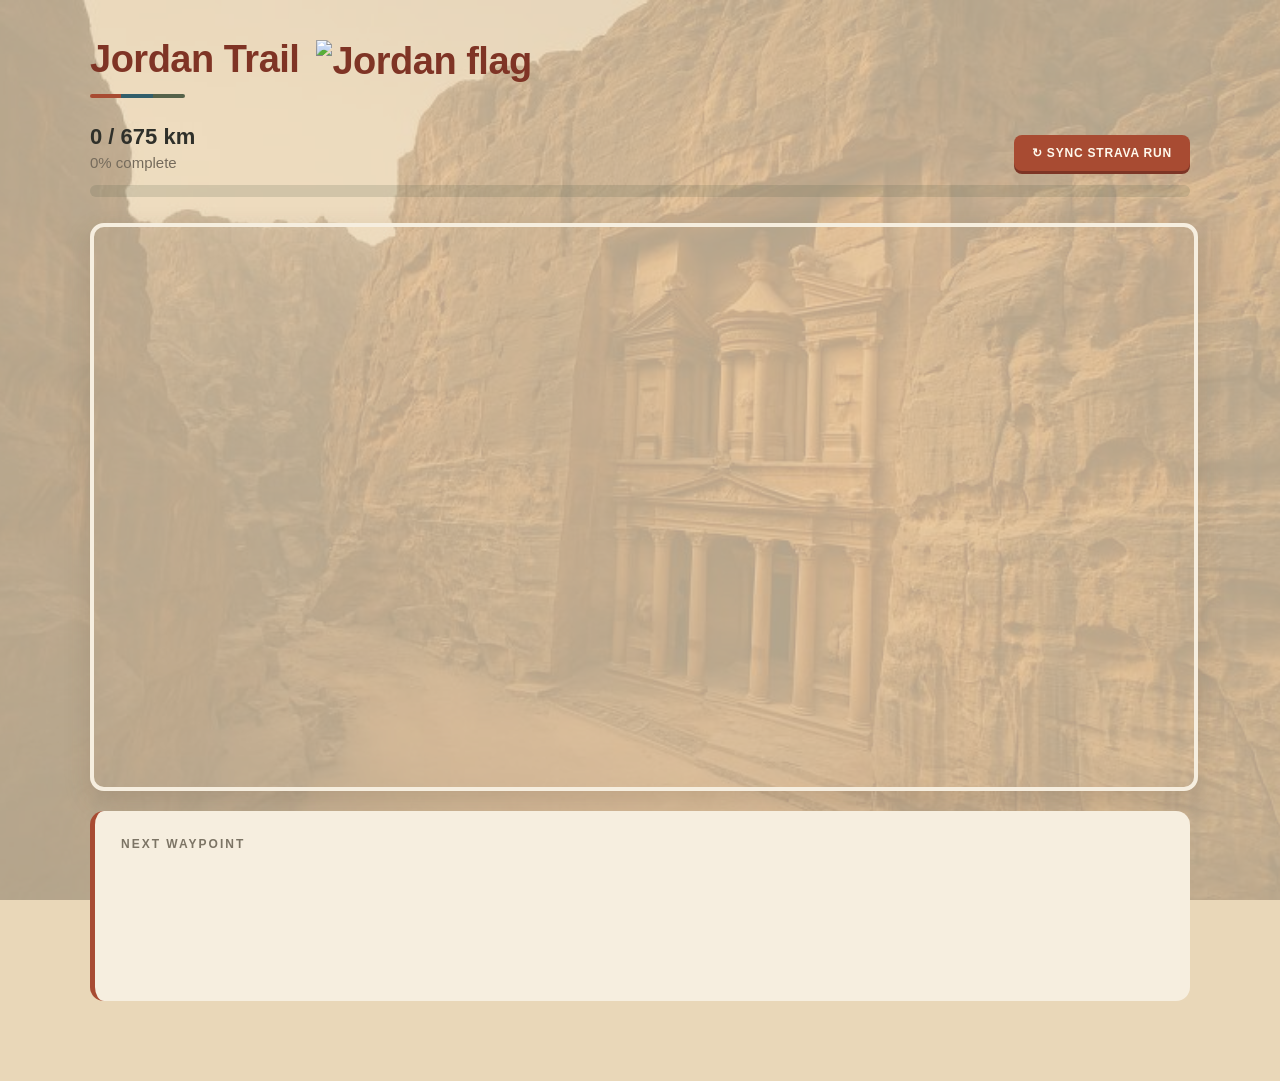
==== index.html @ ebcc0601 "Add files via upload" ====
<!DOCTYPE html>
<html>
<head>
    <title>Jordan Trail</title>
    <link rel="stylesheet" href="https://unpkg.com/leaflet@1.9.4/dist/leaflet.css">
    <script src="https://unpkg.com/leaflet@1.9.4/dist/leaflet.js"></script>
    <link rel="stylesheet" href="style.css">
</head>
<body>
    <div class="dashboard">

    <h1>Jordan Trail
        <img src="https://flagcdn.com/w40/jo.png" alt="Jordan flag">
    </h1>

<div class="progress-section">

    <div class="progress-top">

        <div class="progress-stats">
            <span id="distance-display">0 / 675 km</span>
            <span id="percentage-display">0% complete</span>
        </div>

        <button id="sync-strava-button">↻ Sync Strava Run</button>

    </div>

    <div class="progress-bar">
        <div id="progress-fill"></div>
    </div>

</div>

<div id="map"></div>

<div class="stage-card">

    <div class="stage-card-content">

        <div class="stage-info">

            <p class="stage-label">NEXT WAYPOINT</p>

            <h2 id="stage-name"></h2>

            <p id="next-stage-distance"></p>

            <p id="stage-lock-message" class="stage-lock-message"></p>

        </div>

        <div id="stage-image" class="stage-image"></div>

    </div>

</div>

<div id="unlocked-waypoints"></div>

    </div>  <!-- closes dashboard -->


    <!-- STAGE INFORMATION MODAL -->

    <div id="info-modal" class="modal">

        <div class="modal-content">

            <button id="modal-close" class="modal-close">×</button>

            <h2 id="modal-title"></h2>

            <div id="modal-body"></div>

        </div>

    </div>

    <script src="https://cdn.jsdelivr.net/npm/@turf/turf@7/turf.min.js"></script>
    <script src="app.js"></script>

</body>
</html>
---- style.css ----
:root {
    --jordan-sand: #E9D7B8;
    --jordan-stone: #F6EEDF;
    --jordan-red: #A84B32;
    --jordan-deep-red: #7F3425;
    --jordan-blue: #315E6B;
    --jordan-olive: #55624A;
    --jordan-ink: #2F302A;
    --jordan-muted: #756B5C;
}

/* PAGE */

body {
    margin: 0;
    background-color: #E9D7B8;
    font-family: Arial, sans-serif;
    color: #2F302A;

    position: relative;
    min-height: 100vh;
}

body::before {
    content: "";
    position: fixed;
    inset: 0;

    background-image: url("images/petra-background.jpg");
    background-size: cover;
    background-position: center;
    background-repeat: no-repeat;

    opacity: 0.25;

    z-index: 0;
    pointer-events: none;
}


/* MAIN DASHBOARD */

.dashboard {
    position: relative;
    z-index: 1;

    max-width: 1100px;
    margin: 0 auto;
    padding: 38px 32px 60px;
}


/* TITLE */

h1 {
    margin: 0 0 26px;
    font-size: 38px;
    font-weight: 700;
    letter-spacing: -0.5px;
    color: var(--jordan-deep-red);
}

h1 img {
    height: 26px;
    margin-left: 7px;
    vertical-align: middle;
}

h1::after {
    content: "";
    display: block;

    width: 95px;
    height: 4px;

    margin-top: 11px;

    background: linear-gradient(
        to right,
        var(--jordan-red) 0 33%,
        var(--jordan-blue) 33% 66%,
        var(--jordan-olive) 66% 100%
    );

    border-radius: 2px;
}


/* PROGRESS SECTION */

.progress-section {
    margin-bottom: 26px;
}

.progress-top {
    display: flex;
    justify-content: space-between;
    align-items: flex-end;

    gap: 20px;

    margin-bottom: 14px;
}

.progress-stats {
    display: flex;
    flex-direction: column;
    gap: 4px;
}

#distance-display {
    font-size: 22px;
    font-weight: 700;
    color: var(--jordan-ink);
}

#percentage-display {
    font-size: 15px;
    color: var(--jordan-muted);
}


/* STRAVA SYNC BUTTON */

#sync-strava-button {
    background-color: #A84B32;
    color: #FFF9ED;
    border: none;
    border-radius: 8px;
    padding: 11px 18px;

    font-size: 12px;
    font-weight: 700;
    font-family: inherit;
    letter-spacing: 0.8px;
    text-transform: uppercase;

    cursor: pointer;
    box-shadow: 0 3px 0 #7D3525;

    transition: 0.15s ease;
}

#sync-strava-button:hover {
    background-color: #B85A3E;
    transform: translateY(-1px);
    box-shadow: 0 4px 0 #7D3525;
}

#sync-strava-button:active {
    transform: translateY(2px);
    box-shadow: 0 1px 0 #7D3525;
}

/* PROGRESS BAR */

.progress-bar {
    width: 100%;
    height: 12px;

    background-color: rgba(85, 98, 74, 0.18);

    border-radius: 20px;
    overflow: hidden;
}

#progress-fill {
    width: 0%;
    height: 100%;

    background-color: var(--jordan-red);

    border-radius: 20px;

    transition: width 0.5s ease;
}


/* MAP */

#map {
    width: 100%;
    height: 560px;

    border-radius: 14px;
    overflow: hidden;

    border: 4px solid var(--jordan-stone);

    box-shadow:
        0 10px 28px rgba(74, 53, 38, 0.16);
}


/* NEXT WAYPOINT */

.stage-card {
    margin-top: 20px;
    background-color: #F6EEDF;
    border-radius: 14px;
    overflow: hidden;
    border-left: 5px solid #A84B32;
}

.stage-card-content {
    display: grid;
    grid-template-columns: 1fr 320px;
    min-height: 190px;
}

.stage-info {
    padding: 26px;
}

.stage-label {
    margin: 0 0 10px;
    font-size: 12px;
    font-weight: bold;
    letter-spacing: 2px;
    color: #7C7465;
}

.stage-info h2 {
    margin: 0 0 8px;
    font-size: 30px;
    color: #843622;
}

#next-stage-distance {
    margin: 0 0 20px;
    font-size: 17px;
    font-weight: bold;
}

#stage-lock-message {
    margin: 0;
    color: #7C7465;
    font-size: 14px;
}

.stage-image {
    min-height: 190px;
    background-size: cover;
    background-position: center;
    filter: grayscale(30%) brightness(0.8);
}

/* UNLOCKED WAYPOINTS */

#unlocked-waypoints {
    margin-top: 20px;
}

.unlocked-stage-card {
    margin-bottom: 14px;
    background-color: #F6EEDF;
    border-radius: 14px;
    overflow: hidden;

    /* Green left bar */
    border-left: 5px solid #55734A;
}

.unlocked-stage-header {
    width: 100%;
    padding: 24px 28px;

    display: flex;
    justify-content: space-between;
    align-items: center;

    background: none;
    border: none;

    text-align: left;
    font-family: inherit;
    cursor: pointer;
}

.unlocked-stage-label {
    margin: 0 0 6px;

    font-size: 11px;
    font-weight: 700;
    letter-spacing: 2px;

    color: #7C7465;
}

.unlocked-stage-header h2 {
    margin: 0;
    font-size: 28px;

    /* Green waypoint name */
    color: #55734A;
}

.unlocked-stage-arrow {
    font-size: 26px;
    color: #55734A;
    transition: transform 0.2s ease;
}

.unlocked-stage-content {
    display: none;

    padding: 0 28px 28px;
}

.unlocked-stage-card.is-open
.unlocked-stage-content {
    display: block;
}

.unlocked-stage-card.is-open
.unlocked-stage-arrow {
    transform: rotate(180deg);
}

/* LEAFLET POPUPS */

.leaflet-popup-content-wrapper {
    background-color: var(--jordan-stone);
    color: var(--jordan-ink);

    border-radius: 10px;
}

.leaflet-popup-tip {
    background-color: var(--jordan-stone);
}

.modal {
    display: none;
    position: fixed;
    inset: 0;

    background-color: rgba(30, 24, 18, 0.60);

    z-index: 2000;

    align-items: center;
    justify-content: center;

    padding: 30px;
}

.modal.is-open {
    display: flex;
}

.modal-content {
    position: relative;

    width: min(850px, 90vw);
    max-height: 80vh;

    overflow-y: auto;

    background-color: #F6EEDF;

    border-radius: 16px;

    padding: 32px;

    box-shadow: 0 20px 50px rgba(0, 0, 0, 0.35);
}

.modal-close {
    position: absolute;
    top: 12px;
    right: 18px;

    border: none;
    background: none;

    font-size: 30px;
    cursor: pointer;

    color: #7F3425;
}

.modal-content h2 {
    margin-top: 0;
    color: #7F3425;
}

.modal-section {
    margin-top: 24px;
}

.modal-section h3 {
    margin-bottom: 8px;
    color: #315E6B;
}

.modal-video {
    width: 100%;
    aspect-ratio: 16 / 9;

    border: none;
    border-radius: 10px;
}


/* MOBILE */

@media (max-width: 700px) {

    .dashboard {
        width: auto;
        padding: 22px 18px 40px;
    }

    h1 {
        font-size: 32px;
    }

    .progress-top {
        align-items: center;
    }

    #distance-display {
        font-size: 19px;
    }

    #map {
        height: 470px;
    }

    #add-run-button {
        padding: 10px 14px;
        font-size: 14px;
    }
}
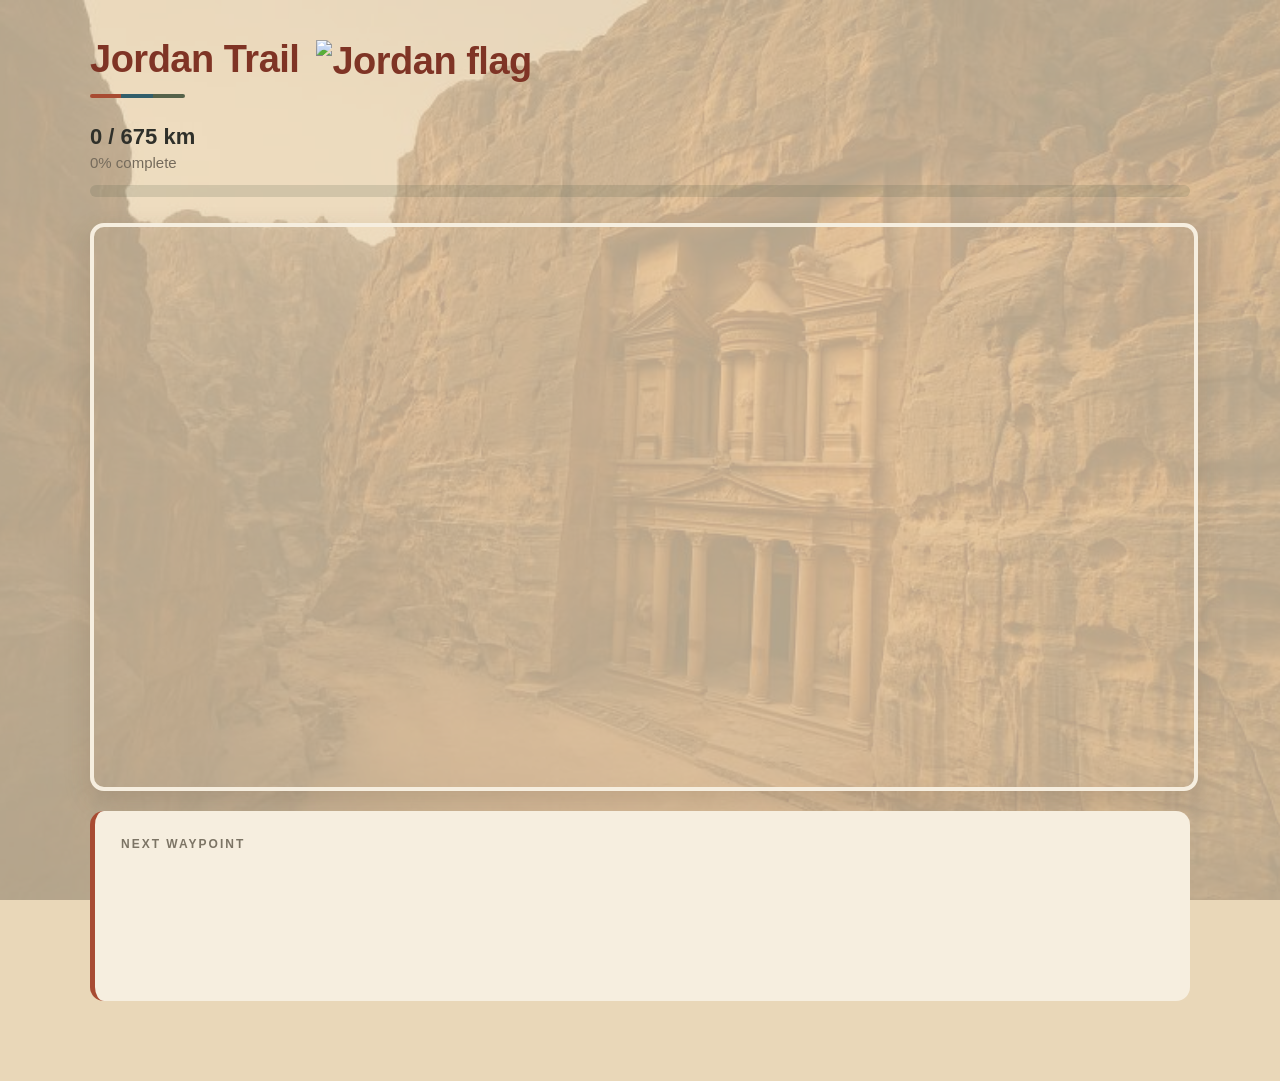
==== commit 9e44a44b: "Add files via upload" ====
--- a/index.html
+++ b/index.html
@@ -21,8 +21,6 @@
             <span id="distance-display">0 / 675 km</span>
             <span id="percentage-display">0% complete</span>
         </div>
-
-        <button id="sync-strava-button">↻ Sync Strava Run</button>
 
     </div>
 
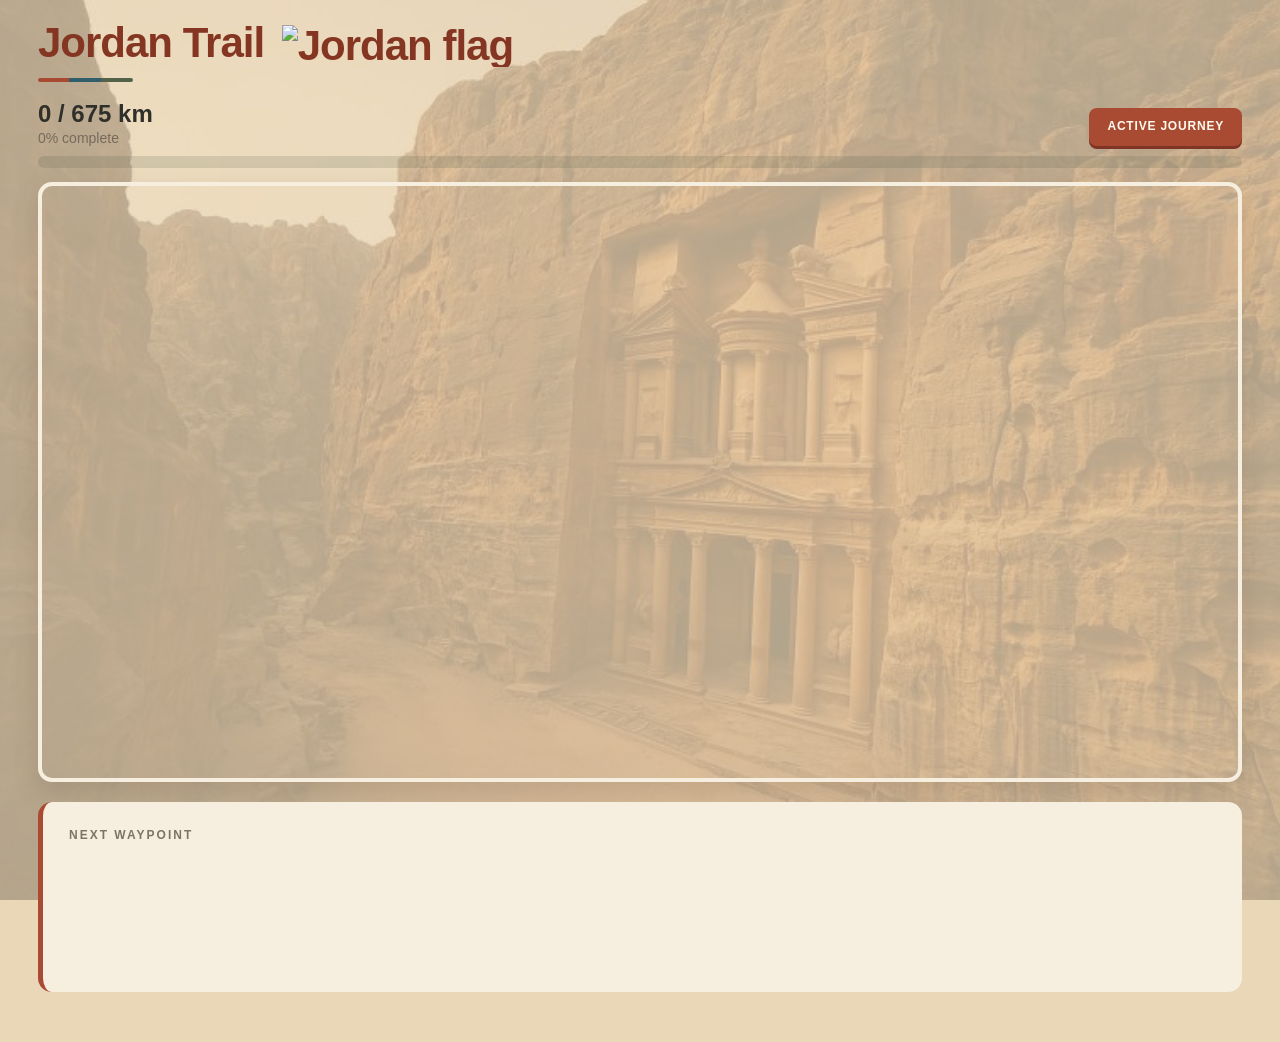
==== commit 7b023b65: "Add files via upload" ====
--- a/index.html
+++ b/index.html
@@ -21,6 +21,12 @@
             <span id="distance-display">0 / 675 km</span>
             <span id="percentage-display">0% complete</span>
         </div>
+
+        <div class="public-status">
+    <span class="public-status-label">ACTIVE JOURNEY</span>
+    <span id="public-status-date" class="public-status-date"></span>
+
+</div>
 
     </div>
 
--- a/style.css
+++ b/style.css
@@ -1,3 +1,13 @@
+* {
+    box-sizing: border-box;
+}
+
+@import url('https://fonts.googleapis.com/css2?family=Nunito+Sans:wght@400;500;600;700;800&display=swap');
+
+body {
+    font-family: "DM Sans", sans-serif;
+}
+
 :root {
     --jordan-sand: #E9D7B8;
     --jordan-stone: #F6EEDF;
@@ -14,7 +24,7 @@
 body {
     margin: 0;
     background-color: #E9D7B8;
-    font-family: Arial, sans-serif;
+    font-family: "Nunito Sans", sans-serif;
     color: #2F302A;
 
     position: relative;
@@ -40,24 +50,34 @@
 
 /* MAIN DASHBOARD */
 
+.dashboard-header {
+    display: grid;
+    grid-template-columns: 1fr auto;
+    align-items: end;
+    gap: 24px;
+    margin-bottom: 18px;
+}
+
 .dashboard {
     position: relative;
     z-index: 1;
 
-    max-width: 1100px;
+    max-width: 1500px;
     margin: 0 auto;
-    padding: 38px 32px 60px;
+    padding: 22px 38px 30px;
 }
 
 
 /* TITLE */
 
 h1 {
-    margin: 0 0 26px;
-    font-size: 38px;
+    font-family: "Nunito Sans", sans-serif;
+    font-size: 42px;
     font-weight: 700;
-    letter-spacing: -0.5px;
-    color: var(--jordan-deep-red);
+    letter-spacing: -1px;
+    line-height: 1;
+    color: #843622;
+    margin: 0 0 18px;
 }
 
 h1 img {
@@ -89,36 +109,33 @@
 /* PROGRESS SECTION */
 
 .progress-section {
-    margin-bottom: 26px;
+    margin-bottom: 14px;
 }
 
 .progress-top {
     display: flex;
     justify-content: space-between;
     align-items: flex-end;
-
+    margin-bottom: 10px;
     gap: 20px;
-
-    margin-bottom: 14px;
 }
 
 .progress-stats {
     display: flex;
     flex-direction: column;
-    gap: 4px;
+    gap: 2px;
 }
 
 #distance-display {
-    font-size: 22px;
+    font-size: 24px;
     font-weight: 700;
     color: var(--jordan-ink);
 }
 
 #percentage-display {
-    font-size: 15px;
+    font-size: 14px;
     color: var(--jordan-muted);
 }
-
 
 /* STRAVA SYNC BUTTON */
 
@@ -162,6 +179,7 @@
 
     border-radius: 20px;
     overflow: hidden;
+    margin-top: 8px;
 }
 
 #progress-fill {
@@ -175,12 +193,40 @@
     transition: width 0.5s ease;
 }
 
+/* Public Status */
+
+.public-status {
+    background-color: var(--jordan-red);
+    color: #FFF9ED;
+
+    border-radius: 8px;
+    padding: 11px 18px;
+
+    display: flex;
+    flex-direction: column;
+    align-items: flex-start;
+
+    box-shadow: 0 3px 0 var(--jordan-deep-red);
+}
+
+.public-status-label {
+    font-size: 12px;
+    font-weight: 700;
+    letter-spacing: 0.8px;
+}
+
+.public-status-date {
+    margin-top: 2px;
+    font-size: 11px;
+    opacity: 0.82;
+}
 
 /* MAP */
 
 #map {
     width: 100%;
-    height: 560px;
+    height: calc(100vh - 300px);
+    min-height: 420px;
 
     border-radius: 14px;
     overflow: hidden;
@@ -428,9 +474,9 @@
         height: 470px;
     }
 
-    #add-run-button {
-        padding: 10px 14px;
-        font-size: 14px;
-    }
-}
-
+    #sync-strava-button {
+    padding: 10px 14px;
+    font-size: 12px;
+    }
+}
+
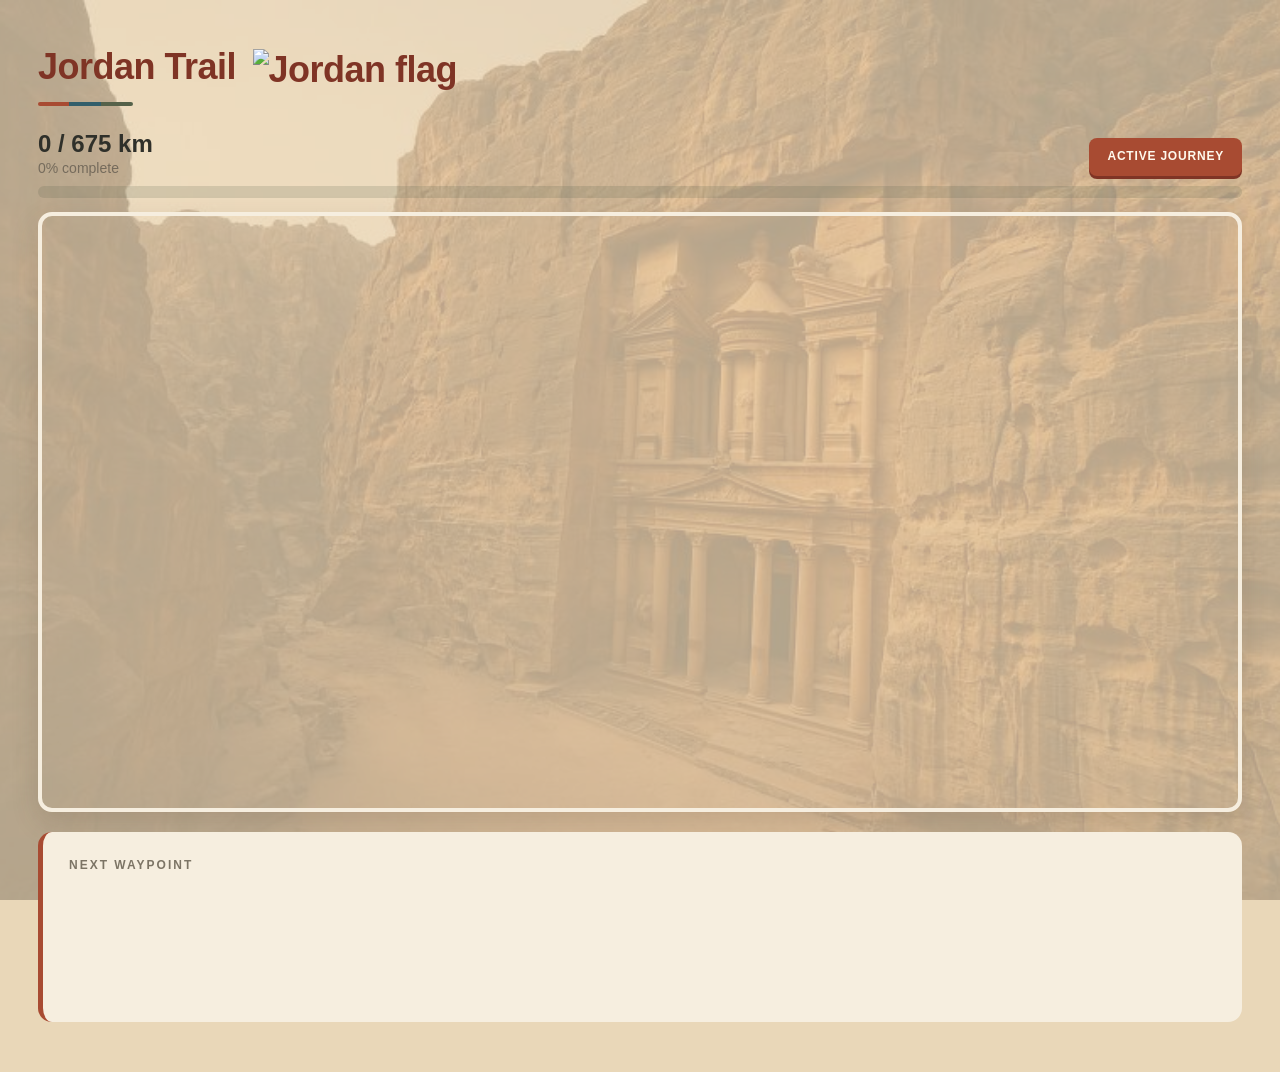
==== commit c7a51b85: "Add files via upload" ====
--- a/index.html
+++ b/index.html
@@ -1,6 +1,8 @@
 <!DOCTYPE html>
 <html>
 <head>
+    <meta charset="UTF-8">
+    <meta name="viewport" content="width=device-width, initial-scale=1.0">
     <title>Jordan Trail</title>
     <link rel="stylesheet" href="https://unpkg.com/leaflet@1.9.4/dist/leaflet.css">
     <script src="https://unpkg.com/leaflet@1.9.4/dist/leaflet.js"></script>
@@ -84,5 +86,10 @@
     <script src="https://cdn.jsdelivr.net/npm/@turf/turf@7/turf.min.js"></script>
     <script src="app.js"></script>
 
+    <div id="image-lightbox" class="image-lightbox">
+    <button class="image-lightbox-close" aria-label="Close image">×</button>
+    <img id="image-lightbox-img" src="" alt="">
+</div>
+
 </body>
 </html>
--- a/style.css
+++ b/style.css
@@ -1,8 +1,6 @@
 * {
     box-sizing: border-box;
 }
-
-@import url('https://fonts.googleapis.com/css2?family=Nunito+Sans:wght@400;500;600;700;800&display=swap');
 
 body {
     font-family: "DM Sans", sans-serif;
@@ -47,7 +45,6 @@
     pointer-events: none;
 }
 
-
 /* MAIN DASHBOARD */
 
 .dashboard-header {
@@ -71,13 +68,11 @@
 /* TITLE */
 
 h1 {
-    font-family: "Nunito Sans", sans-serif;
-    font-size: 42px;
+    font-family: Arial, sans-serif;
+    font-size: 36px;
     font-weight: 700;
-    letter-spacing: -1px;
-    line-height: 1;
-    color: #843622;
-    margin: 0 0 18px;
+    letter-spacing: -0.5px;
+    color: #7F3425;
 }
 
 h1 img {
@@ -237,6 +232,83 @@
         0 10px 28px rgba(74, 53, 38, 0.16);
 }
 
+/* WAYPOINT MAP TOOLTIP */
+
+.leaflet-tooltip.stage-tooltip {
+    padding: 0;
+    border: none;
+
+    background: transparent;
+    box-shadow: none;
+
+    border-radius: 12px;
+}
+
+.leaflet-tooltip.stage-tooltip::before {
+    display: none;
+}
+
+.stage-tooltip-card {
+    width: 220px;
+
+    overflow: hidden;
+
+    background-color: var(--jordan-stone);
+
+    border-radius: 12px;
+
+    box-shadow:
+        0 8px 24px rgba(47, 48, 42, 0.22);
+}
+
+.stage-tooltip-image {
+    width: 100%;
+    height: 105px;
+
+    background-size: cover;
+    background-position: center;
+
+    filter: brightness(0.8);
+}
+
+.stage-tooltip-text {
+    padding: 12px 14px 14px;
+}
+
+.stage-tooltip-label {
+    margin-bottom: 4px;
+
+    font-size: 9px;
+    font-weight: 700;
+    letter-spacing: 1.3px;
+
+    color: var(--jordan-muted);
+}
+
+.stage-tooltip-name {
+    font-size: 18px;
+    font-weight: 700;
+
+    color: var(--jordan-red);
+}
+
+.stage-tooltip-distance {
+    margin-top: 2px;
+
+    font-size: 12px;
+    font-weight: 600;
+
+    color: var(--jordan-ink);
+}
+
+.stage-tooltip-message {
+    margin-top: 8px;
+
+    font-size: 11px;
+    line-height: 1.35;
+
+    color: var(--jordan-muted);
+}
 
 /* NEXT WAYPOINT */
 
@@ -448,35 +520,157 @@
     border-radius: 10px;
 }
 
+.waypoint-video {
+    width: 100%;
+    aspect-ratio: 16 / 9;
+    border: none;
+    border-radius: 12px;
+    margin-top: 10px;
+}
+
+.waypoint-gallery {
+    display: grid;
+    grid-template-columns: repeat(3, 1fr);
+    gap: 12px;
+    margin-top: 14px;
+}
+
+.waypoint-gallery img {
+    width: 100%;
+    aspect-ratio: 16 / 9;
+    object-fit: cover;
+    border-radius: 8px;
+    display: block;
+}
+
+.waypoint-gallery img {
+    cursor: zoom-in;
+}
+
+.image-lightbox {
+    display: none;
+    position: fixed;
+    inset: 0;
+    z-index: 5000;
+
+    background: rgba(0, 0, 0, 0.85);
+
+    align-items: center;
+    justify-content: center;
+
+    padding: 20px;
+}
+
+.image-lightbox.is-open {
+    display: flex;
+}
+
+.image-lightbox img {
+    max-width: 95vw;
+    max-height: 90vh;
+
+    width: auto;
+    height: auto;
+
+    object-fit: contain;
+
+    border-radius: 10px;
+}
+
+.image-lightbox-close {
+    position: fixed;
+    top: 18px;
+    right: 22px;
+
+    border: none;
+    background: none;
+
+    color: white;
+    font-size: 42px;
+    line-height: 1;
+
+    cursor: pointer;
+    z-index: 5001;
+}
+
 
 /* MOBILE */
 
-@media (max-width: 700px) {
+@media (max-width: 900px) {
 
     .dashboard {
         width: auto;
-        padding: 22px 18px 40px;
+        padding: 18px 14px 32px;
     }
 
     h1 {
-        font-size: 32px;
+        font-size: 34px;
+        margin-bottom: 12px;
+    }
+
+    h1 img {
+        height: 22px;
     }
 
     .progress-top {
-        align-items: center;
+        align-items: flex-end;
+        gap: 12px;
     }
 
     #distance-display {
-        font-size: 19px;
+        font-size: 20px;
+    }
+
+    #percentage-display {
+        font-size: 13px;
+    }
+
+    .public-status {
+        padding: 8px 12px;
+    }
+
+    .public-status-label {
+        font-size: 10px;
+    }
+
+    .public-status-date {
+        font-size: 10px;
+    }
+
+    #sync-strava-button {
+        padding: 9px 12px;
+        font-size: 10px;
     }
 
     #map {
-        height: 470px;
-    }
-
-    #sync-strava-button {
-    padding: 10px 14px;
-    font-size: 12px;
-    }
-}
-
+        height: 58vh;
+        min-height: 380px;
+        max-height: 520px;
+    }
+
+    .stage-card-content {
+    grid-template-columns: 1fr;
+    }
+
+    .stage-image {
+        min-height: 180px;
+    }
+
+    .unlocked-stage-header {
+        padding: 20px 22px;
+    }
+
+    .waypoint-gallery {
+        display: grid;
+        grid-template-columns: repeat(3, minmax(0, 1fr));
+        gap: 6px;
+    }
+
+    .waypoint-gallery img {
+        width: 100%;
+        aspect-ratio: 1 / 1;
+        object-fit: cover;
+        border-radius: 6px;
+    }
+
+}
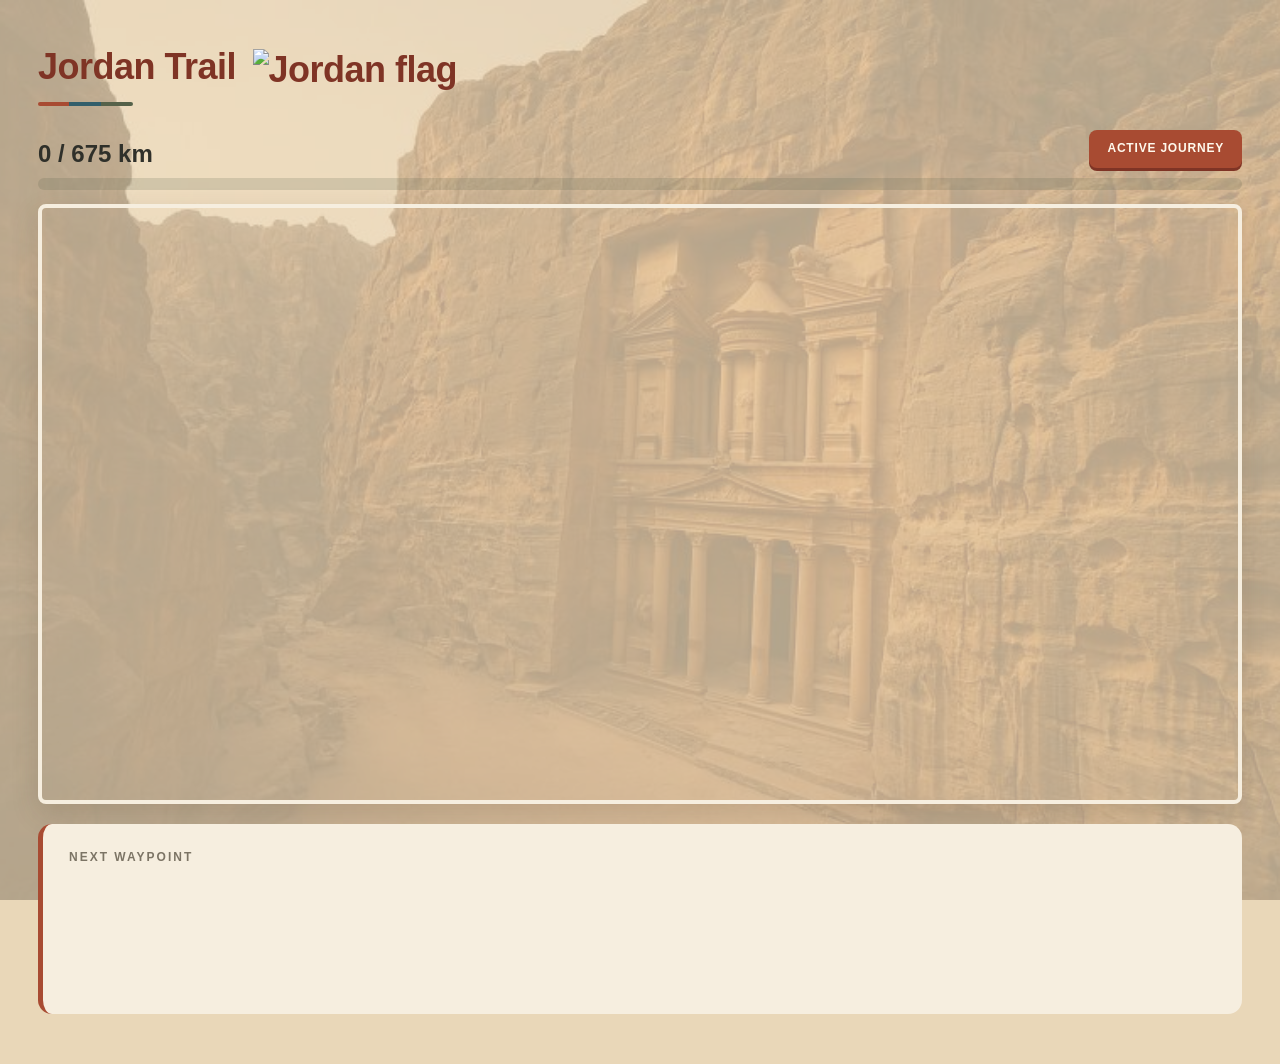
==== commit 310e9eef: "Add files via upload" ====
--- a/index.html
+++ b/index.html
@@ -21,7 +21,6 @@
 
         <div class="progress-stats">
             <span id="distance-display">0 / 675 km</span>
-            <span id="percentage-display">0% complete</span>
         </div>
 
         <div class="public-status">
@@ -83,13 +82,17 @@
 
     </div>
 
+    <div id="image-lightbox" class="image-lightbox">
+        <button class="image-lightbox-close" aria-label="Close image">
+            ×
+        </button>
+
+        <img id="image-lightbox-img" src="" alt="">
+    </div>
+
+
     <script src="https://cdn.jsdelivr.net/npm/@turf/turf@7/turf.min.js"></script>
     <script src="app.js"></script>
 
-    <div id="image-lightbox" class="image-lightbox">
-    <button class="image-lightbox-close" aria-label="Close image">×</button>
-    <img id="image-lightbox-img" src="" alt="">
-</div>
-
 </body>
 </html>
--- a/style.css
+++ b/style.css
@@ -223,7 +223,7 @@
     height: calc(100vh - 300px);
     min-height: 420px;
 
-    border-radius: 14px;
+    border-radius: 8px;
     overflow: hidden;
 
     border: 4px solid var(--jordan-stone);
